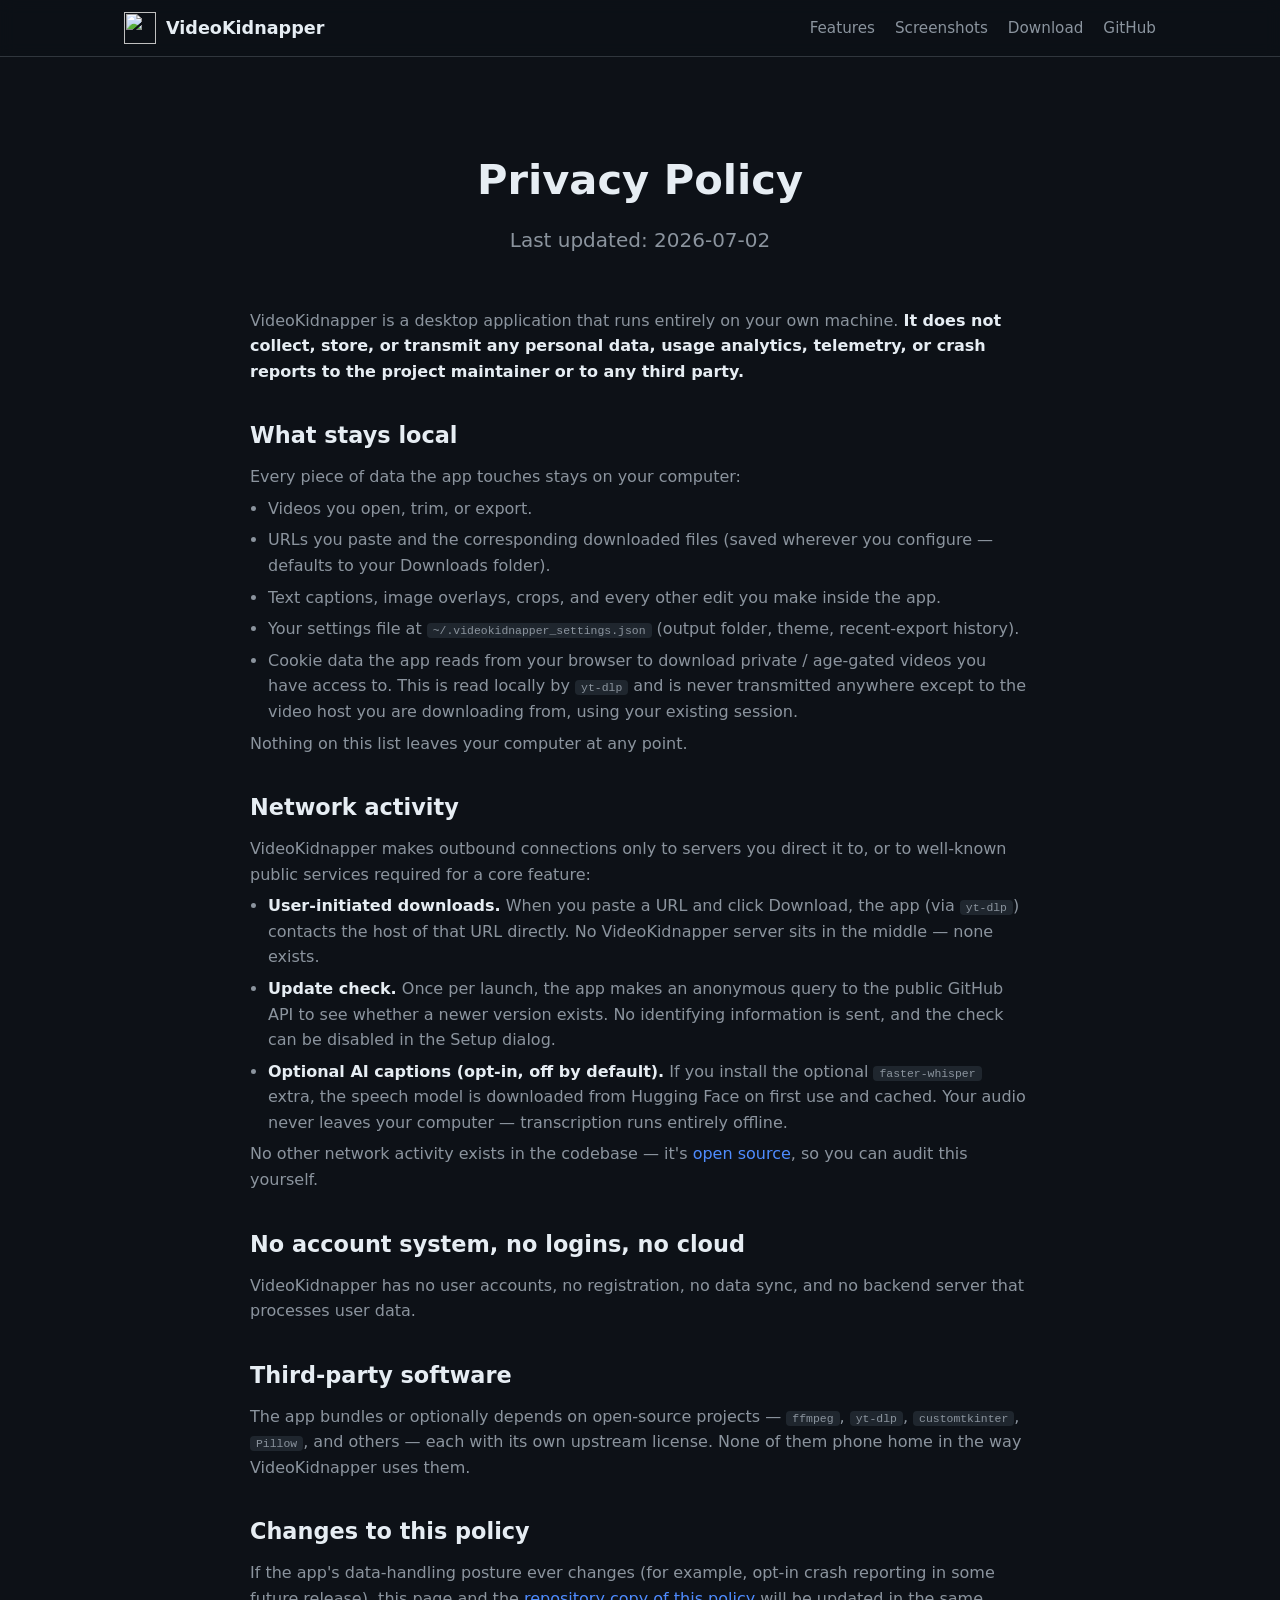
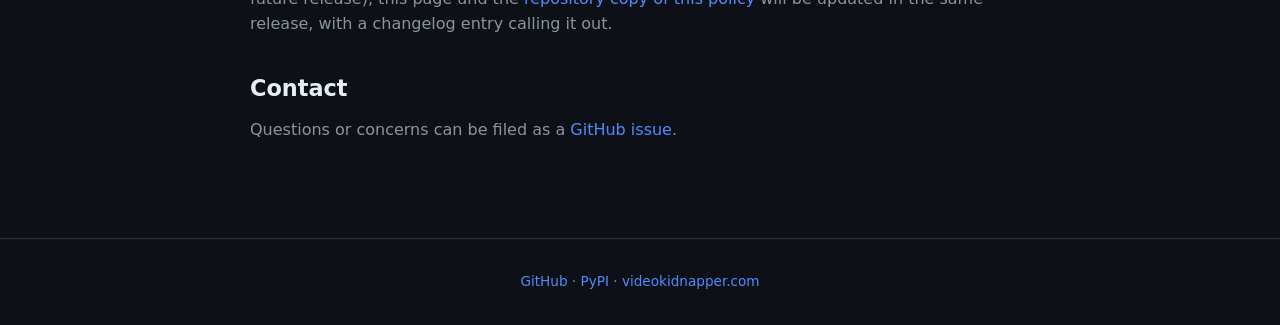
==== site/privacy.html @ 53217ead "feat: retro-stamp logo across the app, packages, Store art and site The blue balaclava is replaced e" ====
<!DOCTYPE html>
<!-- SPDX-FileCopyrightText: 2026 AES256Afro <https://github.com/AES256Afro>
     SPDX-License-Identifier: Apache-2.0
     Web rendering of docs/PRIVACY.md — keep the two in sync. -->
<html lang="en">
<head>
  <meta charset="utf-8">
  <meta name="viewport" content="width=device-width, initial-scale=1">
  <title>Privacy Policy — VideoKidnapper</title>
  <meta name="description" content="VideoKidnapper runs entirely on your machine and collects no personal data, analytics, or telemetry.">
  <link rel="icon" type="image/svg+xml" href="assets/branding/logo-mark.svg">
  <link rel="icon" type="image/png" sizes="64x64" href="assets/branding/favicon-64.png">
  <link rel="apple-touch-icon" href="assets/branding/logo-512.png">
  <link rel="stylesheet" href="styles.css">
  <style>
    .policy { max-width: 780px; margin: 0 auto; padding: 24px 0 56px; }
    .policy h2 { font-size: 1.4rem; margin: 34px 0 10px; }
    .policy p, .policy li { color: var(--text-muted); }
    .policy li { margin: 6px 0 6px 18px; }
    .policy strong { color: var(--text); }
    .policy code { background: var(--bg-raised); border-radius: 4px; padding: 1px 6px; font-size: .88em; }
  </style>
</head>
<body>

<nav>
  <div class="nav-inner">
    <a class="brand" href="./"><img src="assets/branding/logo-mark.svg" alt=""> VideoKidnapper</a>
    <div class="nav-links">
      <a href="./#features">Features</a>
      <a href="screenshots.html">Screenshots</a>
      <a href="./#download">Download</a>
      <a href="https://github.com/AES256Afro/VideoKidnapper">GitHub</a>
    </div>
  </div>
</nav>

<header class="hero" style="padding-bottom: 0;">
  <h1>Privacy Policy</h1>
  <p class="tagline">Last updated: 2026-07-02</p>
</header>

<div class="container policy">
  <p>VideoKidnapper is a desktop application that runs entirely on your own machine.
  <strong>It does not collect, store, or transmit any personal data, usage analytics,
  telemetry, or crash reports to the project maintainer or to any third party.</strong></p>

  <h2>What stays local</h2>
  <p>Every piece of data the app touches stays on your computer:</p>
  <ul>
    <li>Videos you open, trim, or export.</li>
    <li>URLs you paste and the corresponding downloaded files (saved wherever you configure — defaults to your Downloads folder).</li>
    <li>Text captions, image overlays, crops, and every other edit you make inside the app.</li>
    <li>Your settings file at <code>~/.videokidnapper_settings.json</code> (output folder, theme, recent-export history).</li>
    <li>Cookie data the app reads from your browser to download private / age-gated videos you have access to. This is read locally by <code>yt-dlp</code> and is never transmitted anywhere except to the video host you are downloading from, using your existing session.</li>
  </ul>
  <p>Nothing on this list leaves your computer at any point.</p>

  <h2>Network activity</h2>
  <p>VideoKidnapper makes outbound connections only to servers you direct it to, or to well-known public services required for a core feature:</p>
  <ul>
    <li><strong>User-initiated downloads.</strong> When you paste a URL and click Download, the app (via <code>yt-dlp</code>) contacts the host of that URL directly. No VideoKidnapper server sits in the middle — none exists.</li>
    <li><strong>Update check.</strong> Once per launch, the app makes an anonymous query to the public GitHub API to see whether a newer version exists. No identifying information is sent, and the check can be disabled in the Setup dialog.</li>
    <li><strong>Optional AI captions (opt-in, off by default).</strong> If you install the optional <code>faster-whisper</code> extra, the speech model is downloaded from Hugging Face on first use and cached. Your audio never leaves your computer — transcription runs entirely offline.</li>
  </ul>
  <p>No other network activity exists in the codebase — it's <a href="https://github.com/AES256Afro/VideoKidnapper">open source</a>, so you can audit this yourself.</p>

  <h2>No account system, no logins, no cloud</h2>
  <p>VideoKidnapper has no user accounts, no registration, no data sync, and no backend server that processes user data.</p>

  <h2>Third-party software</h2>
  <p>The app bundles or optionally depends on open-source projects — <code>ffmpeg</code>, <code>yt-dlp</code>, <code>customtkinter</code>, <code>Pillow</code>, and others — each with its own upstream license. None of them phone home in the way VideoKidnapper uses them.</p>

  <h2>Changes to this policy</h2>
  <p>If the app's data-handling posture ever changes (for example, opt-in crash reporting in some future release), this page and the <a href="https://github.com/AES256Afro/VideoKidnapper/blob/main/docs/PRIVACY.md">repository copy of this policy</a> will be updated in the same release, with a changelog entry calling it out.</p>

  <h2>Contact</h2>
  <p>Questions or concerns can be filed as a <a href="https://github.com/AES256Afro/VideoKidnapper/issues">GitHub issue</a>.</p>
</div>

<footer>
  <p>
    <a href="https://github.com/AES256Afro/VideoKidnapper">GitHub</a> ·
    <a href="https://pypi.org/project/videokidnapper/">PyPI</a> ·
    <a href="./">videokidnapper.com</a>
  </p>
</footer>

</body>
</html>
---- site/styles.css ----
/* SPDX-FileCopyrightText: 2026 AES256Afro <https://github.com/AES256Afro>
   SPDX-License-Identifier: Apache-2.0
   VideoKidnapper website — palette mirrors videokidnapper/ui/theme.py */

:root {
  --bg-base: #0D1117;
  --bg-surface: #161B22;
  --bg-raised: #1F262E;
  --border: #30363D;
  --accent: #4F8CFF;
  --accent-active: #2860D0;
  --success: #3FB950;
  --text: #E6EDF3;
  --text-muted: #8B949E;
}

* { margin: 0; padding: 0; box-sizing: border-box; }

html { scroll-behavior: smooth; }

body {
  background: var(--bg-base);
  color: var(--text);
  font-family: "Segoe UI", system-ui, -apple-system, "Helvetica Neue", Arial, sans-serif;
  line-height: 1.6;
}

a { color: var(--accent); text-decoration: none; }
a:hover { text-decoration: underline; }

.container { max-width: 1080px; margin: 0 auto; padding: 0 24px; }

/* ---- nav ---- */
nav {
  position: sticky; top: 0; z-index: 10;
  background: rgba(13, 17, 23, 0.92);
  backdrop-filter: blur(8px);
  border-bottom: 1px solid var(--border);
}
.nav-inner {
  display: flex; align-items: center; gap: 24px;
  padding: 12px 24px; max-width: 1080px; margin: 0 auto;
}
.nav-inner .brand {
  display: flex; align-items: center; gap: 10px;
  font-weight: 700; font-size: 1.1rem; color: var(--text);
}
.nav-inner .brand img { width: 32px; height: 32px; }
.nav-links { display: flex; gap: 20px; margin-left: auto; flex-wrap: wrap; }
.nav-links a { color: var(--text-muted); font-size: 0.95rem; }
.nav-links a:hover { color: var(--text); text-decoration: none; }

/* ---- hero ---- */
.hero { text-align: center; padding: 72px 24px 48px; }
.hero img.logo { width: 200px; height: 200px; }
.hero h1 { font-size: 2.6rem; margin: 18px 0 10px; }
.hero .tagline {
  color: var(--text-muted); font-size: 1.25rem;
  max-width: 640px; margin: 0 auto 28px;
}
.hero .demo {
  max-width: 100%; width: 760px; border-radius: 10px;
  border: 1px solid var(--border); margin-top: 36px;
}
.badges { color: var(--text-muted); font-size: .9rem; margin-top: 10px; }

.cta-row { display: flex; gap: 14px; justify-content: center; flex-wrap: wrap; }
.btn {
  display: inline-flex; align-items: center; gap: 8px;
  padding: 12px 22px; border-radius: 8px; font-weight: 600;
  border: 1px solid var(--border); color: var(--text);
  background: var(--bg-raised);
}
.btn:hover { text-decoration: none; border-color: var(--accent); }
.btn.primary { background: var(--accent-active); border-color: var(--accent-active); color: #fff; }
.btn.primary:hover { background: var(--accent); border-color: var(--accent); }

/* ---- sections ---- */
section { padding: 56px 0; }
section h2 { font-size: 1.9rem; margin-bottom: 8px; }
section .lede { color: var(--text-muted); margin-bottom: 32px; max-width: 720px; }

/* ---- features ---- */
.features-grid {
  display: grid; gap: 18px;
  grid-template-columns: repeat(auto-fit, minmax(280px, 1fr));
}
.feature {
  background: var(--bg-surface); border: 1px solid var(--border);
  border-radius: 10px; padding: 20px;
}
.feature .icon { font-size: 1.6rem; }
.feature h3 { font-size: 1.05rem; margin: 8px 0 6px; }
.feature p { color: var(--text-muted); font-size: 0.93rem; }

/* ---- downloads ---- */
.dl-grid {
  display: grid; gap: 18px;
  grid-template-columns: repeat(auto-fit, minmax(320px, 1fr));
  align-items: start;
}
.dl-card {
  background: var(--bg-surface); border: 1px solid var(--border);
  border-radius: 10px; padding: 24px;
}
.dl-card h3 { display: flex; align-items: center; gap: 10px; font-size: 1.2rem; margin-bottom: 6px; }
.dl-card .sub { color: var(--text-muted); font-size: 0.9rem; margin-bottom: 16px; }
.dl-card .btn { width: 100%; justify-content: center; margin-bottom: 10px; }
.dl-card .alt { font-size: 0.88rem; color: var(--text-muted); }

/* ---- code blocks ---- */
.codeblock {
  position: relative; background: #0A0D12; border: 1px solid var(--border);
  border-radius: 8px; margin: 14px 0;
}
.codeblock pre {
  padding: 16px; overflow-x: auto; font-size: 0.85rem;
  font-family: ui-monospace, "Cascadia Code", Consolas, "Courier New", monospace;
  color: #C9D1D9; line-height: 1.55;
}
.codeblock .copy {
  position: absolute; top: 8px; right: 8px;
  background: var(--bg-raised); color: var(--text-muted);
  border: 1px solid var(--border); border-radius: 6px;
  padding: 3px 10px; font-size: 0.78rem; cursor: pointer;
}
.codeblock .copy:hover { color: var(--text); border-color: var(--accent); }
.install-note { color: var(--text-muted); font-size: 0.9rem; margin-top: 6px; }
h4.install-h { margin: 26px 0 4px; font-size: 1.02rem; }
h4.install-h .tagchip {
  font-size: 0.72rem; font-weight: 600; color: var(--accent);
  border: 1px solid var(--accent-active); border-radius: 999px;
  padding: 1px 9px; vertical-align: 2px; margin-left: 8px;
}

/* ---- screenshots page ---- */
.shot { margin: 48px 0; }
.shot img {
  width: 100%; border-radius: 10px; border: 1px solid var(--border);
}
.shot h3 { font-size: 1.25rem; margin-bottom: 4px; }
.shot .caption { color: var(--text-muted); margin-bottom: 14px; max-width: 780px; }

/* ---- footer ---- */
footer {
  border-top: 1px solid var(--border); padding: 32px 24px; margin-top: 40px;
  color: var(--text-muted); font-size: 0.85rem; text-align: center;
}
footer .fine { max-width: 780px; margin: 10px auto 0; }
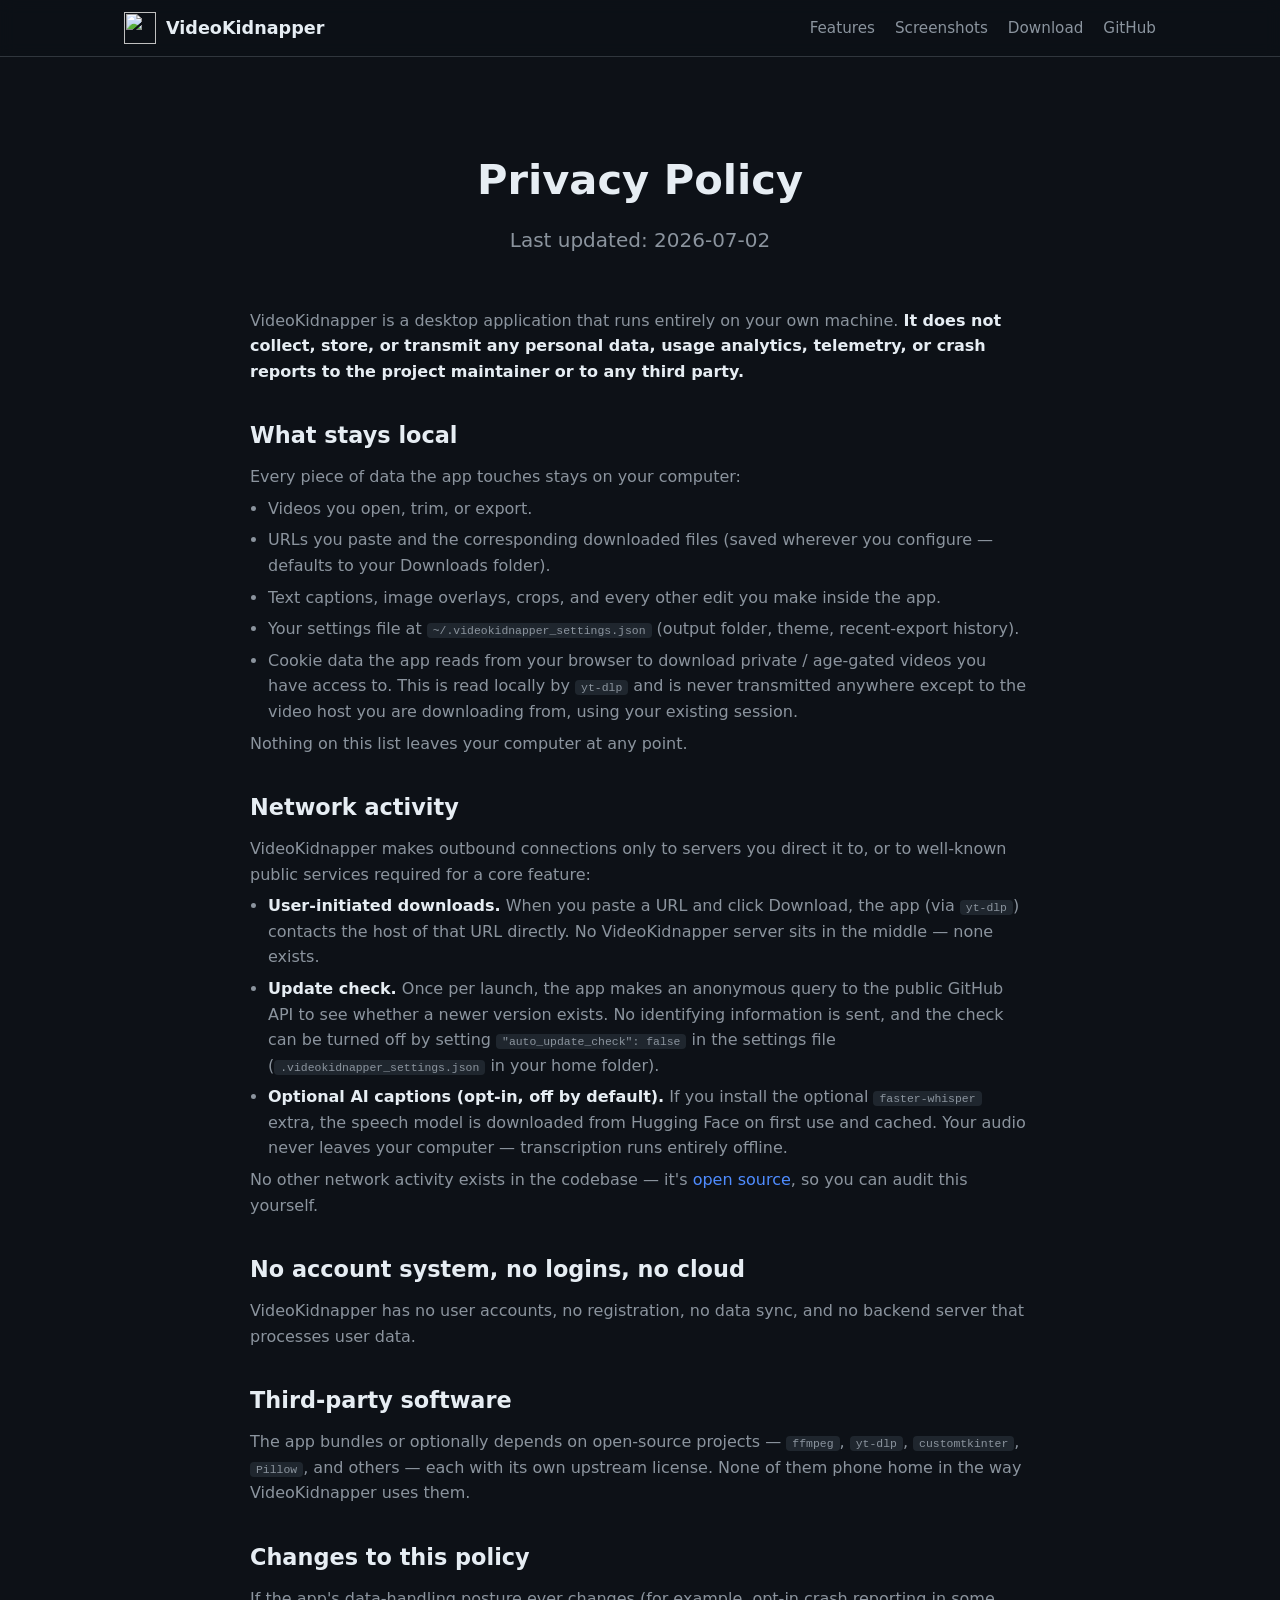
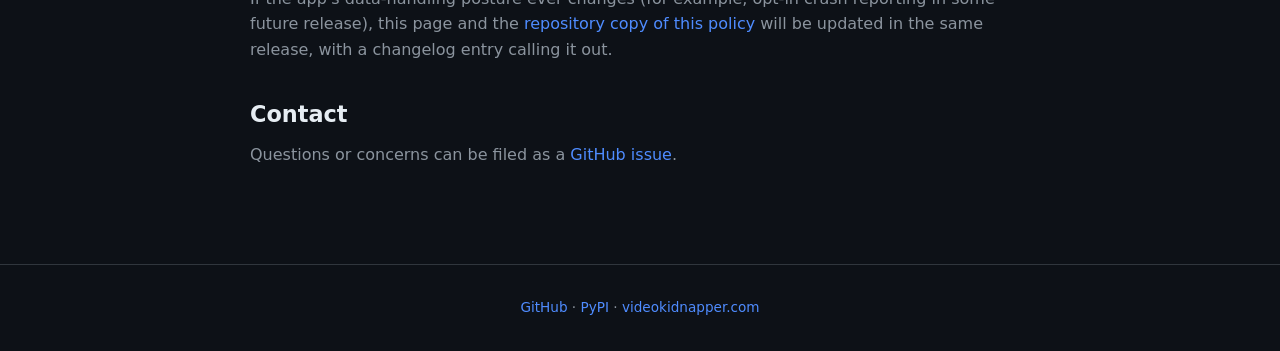
==== commit 7d8cbb63: "feat: offer updates in the banner, not a window The update prompt was the last popup. UpdatePrompt a" ====
--- a/site/privacy.html
+++ b/site/privacy.html
@@ -60,7 +60,7 @@
   <p>VideoKidnapper makes outbound connections only to servers you direct it to, or to well-known public services required for a core feature:</p>
   <ul>
     <li><strong>User-initiated downloads.</strong> When you paste a URL and click Download, the app (via <code>yt-dlp</code>) contacts the host of that URL directly. No VideoKidnapper server sits in the middle — none exists.</li>
-    <li><strong>Update check.</strong> Once per launch, the app makes an anonymous query to the public GitHub API to see whether a newer version exists. No identifying information is sent, and the check can be disabled in the Setup dialog.</li>
+    <li><strong>Update check.</strong> Once per launch, the app makes an anonymous query to the public GitHub API to see whether a newer version exists. No identifying information is sent, and the check can be turned off by setting <code>"auto_update_check": false</code> in the settings file (<code>.videokidnapper_settings.json</code> in your home folder).</li>
     <li><strong>Optional AI captions (opt-in, off by default).</strong> If you install the optional <code>faster-whisper</code> extra, the speech model is downloaded from Hugging Face on first use and cached. Your audio never leaves your computer — transcription runs entirely offline.</li>
   </ul>
   <p>No other network activity exists in the codebase — it's <a href="https://github.com/AES256Afro/VideoKidnapper">open source</a>, so you can audit this yourself.</p>
--- a/site/styles.css
+++ b/site/styles.css
@@ -1,4 +1,4 @@
-/* SPDX-FileCopyrightText: 2026 AES256Afro <https://github.com/AES256Afro>
+/* SPDX-FileCopyrightText: 2026 Christopher Courtney <https://github.com/AES256Afro>
    SPDX-License-Identifier: Apache-2.0
    VideoKidnapper website — palette mirrors videokidnapper/ui/theme.py */
 
